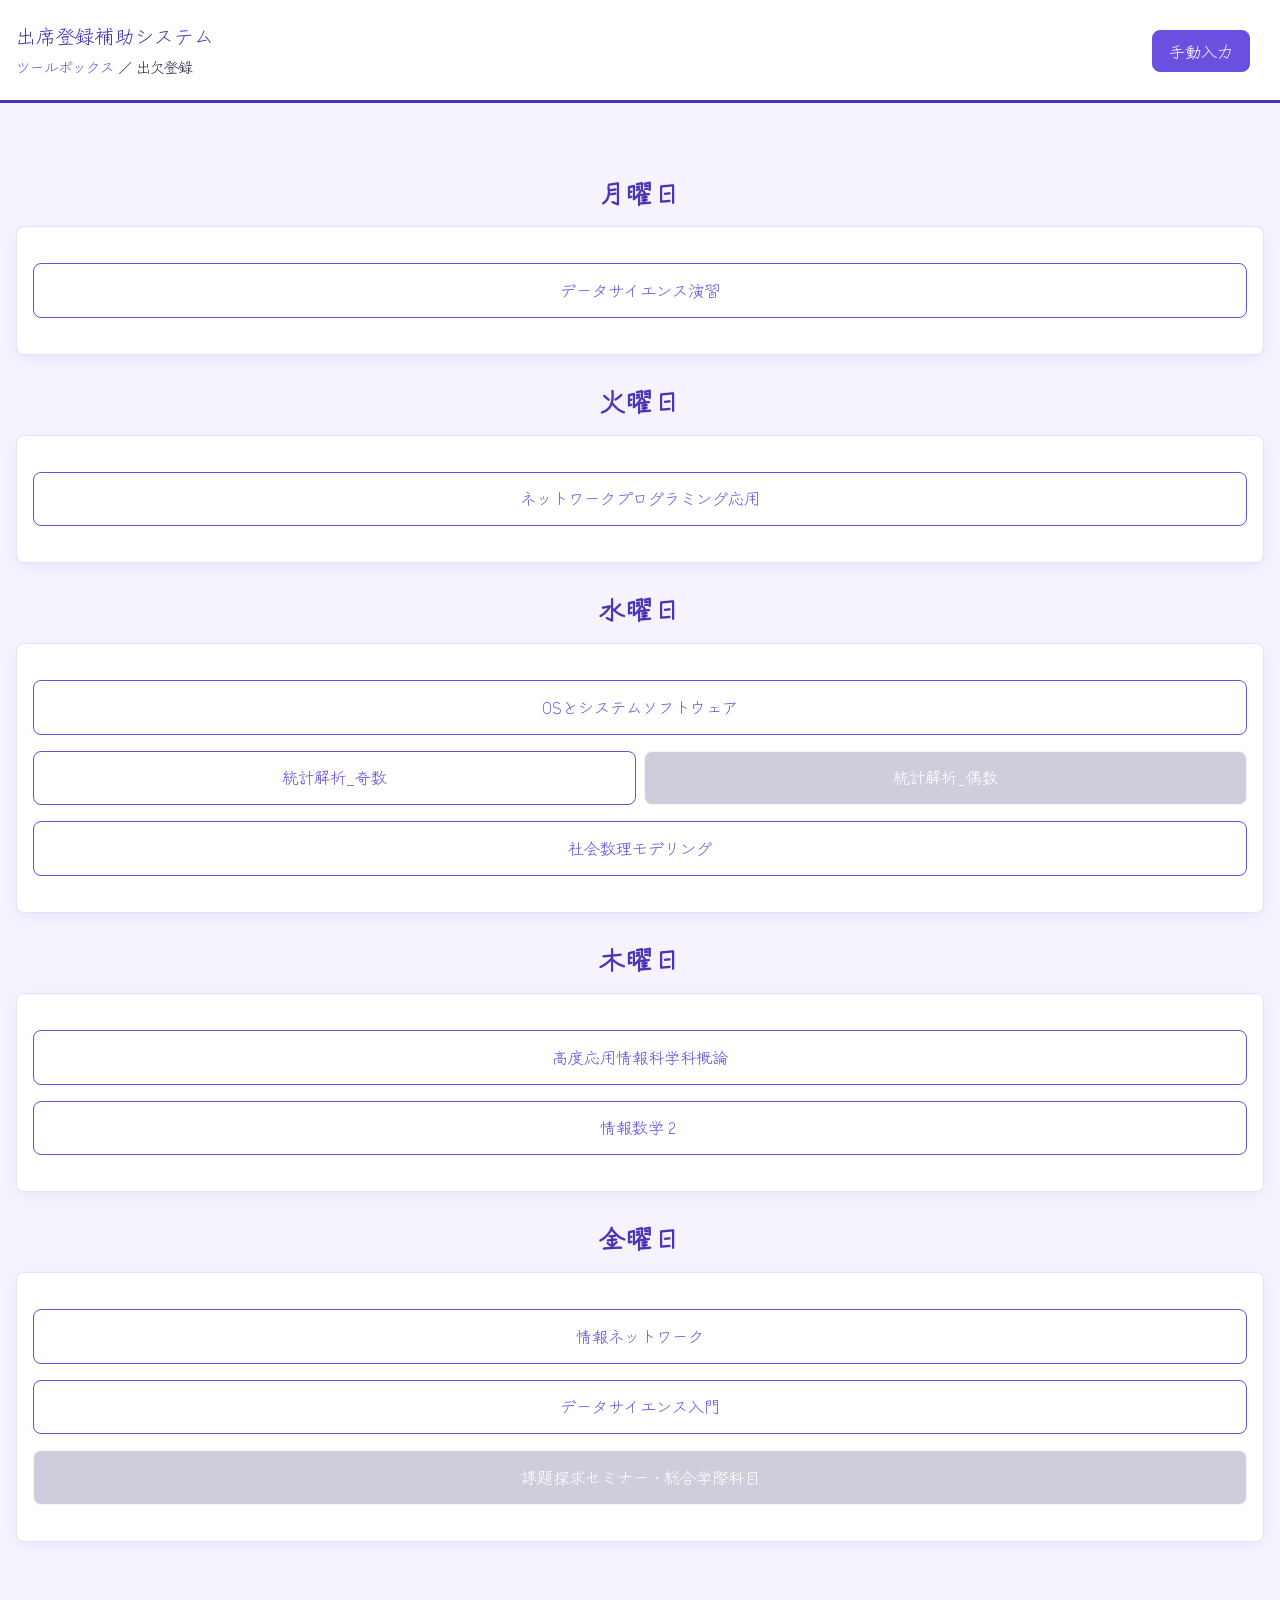
==== attendance.html @ f8ea63df "手動入力エリアを実装しました。" ====
<!DOCTYPE HTML>
<html lang="ja">

<head>
  <meta charset="UTF-8">
  <meta name="viewport" content="width=device-width, initial-scale=1.0">
  <link rel="stylesheet" href="css/attendance.css">
  <link rel="preconnect" href="https://fonts.googleapis.com">
  <link rel="preconnect" href="https://fonts.gstatic.com" crossorigin>
  <link href="https://fonts.googleapis.com/css2?family=Zen+Kurenaido&display=swap" rel="stylesheet">
  <script>(function (w, d, s, l, i) {
      w[l] = w[l] || []; w[l].push({
        'gtm.start':
          new Date().getTime(), event: 'gtm.js'
      }); var f = d.getElementsByTagName(s)[0],
        j = d.createElement(s), dl = l != 'dataLayer' ? '&l=' + l : ''; j.async = true; j.src =
          'https://www.googletagmanager.com/gtm.js?id=' + i + dl; f.parentNode.insertBefore(j, f);
    })(window, document, 'script', 'dataLayer', 'GTM-NLDMDJTS');
  </script>
  <!-- End Google Tag Manager -->
  <title>出席登録</title>
</head>

<body>
  <!-- Google Tag Manager (noscript) -->
  <noscript><iframe src="https://www.googletagmanager.com/ns.html?id=GTM-NLDMDJTS" height="0" width="0"
      style="display:none;visibility:hidden"></iframe></noscript>
  <!-- End Google Tag Manager (noscript) -->

  <header>
    <h1>出席登録補助システム</h1>
    <nav>
      <a href="https://my-84.github.io/application_25/index.html">ツールボックス</a>
      <span>／</span>
      <span>出欠登録</span>
    </nav>
  </header>

  <div class="inputnum">
    <button id="openButton" class="btn">手動入力</button>
    <div id="popup" class="popup">
      <div class="popup-content">
        <div class="input-content">
          <input type="number" id="roomInput" class="input" placeholder="講義室番号を入力">
          <button id="goButton" class="btn">移動</button>
        </div>
        <button id="closeButton" class="btn">閉じる</button>
      </div>
    </div>
  </div>

  <main>
    <h1>月曜日</h1>
    <div class="box">
      <p><a href="https://attendance.is.chibatech.ac.jp/attendance/class_room/3212">データサイエンス演習</a></p>
    </div>
    <h1>火曜日</h1>
    <div class="box">
      <p><a href="https://attendance.is.chibatech.ac.jp/attendance/class_room/1232">ネットワークプログラミング応用</a></p>
    </div>
    <h1>水曜日</h1>
    <div class="box">
      <p><a href="https://attendance.is.chibatech.ac.jp/attendance/class_room/8103">OSとシステムソフトウェア</a></p>
      <div class="col2">
        <p><a href="https://attendance.is.chibatech.ac.jp/attendance/class_room/8107">統計解析_奇数</a></p>
        <p><a href="https://attendance.is.chibatech.ac.jp/attendance/class_room/null">統計解析_偶数</a></p>
      </div>
      <p><a href="https://attendance.is.chibatech.ac.jp/attendance/class_room/8109">社会数理モデリング</a></p>
    </div>
    <h1>木曜日</h1>
    <div class="box">
      <p><a href="https://attendance.is.chibatech.ac.jp/attendance/class_room/8101">高度応用情報科学科概論</a></p>
      <p><a href="https://attendance.is.chibatech.ac.jp/attendance/class_room/8202">情報数学２</a></p>
    </div>
    <h1>金曜日</h1>
    <div class="box">
      <p><a href="https://attendance.is.chibatech.ac.jp/attendance/class_room/1231">情報ネットワーク</a></p>
      <p><a href="https://attendance.is.chibatech.ac.jp/attendance/class_room/8207">データサイエンス入門</a></p>
      <p><a href="https://attendance.is.chibatech.ac.jp/attendance/class_room/null">課題探求セミナー・総合学際科目</a></p>
    </div>
  </main>

  <script>
    const openButton = document.getElementById("openButton");
    const popup = document.getElementById("popup");

    openButton.addEventListener("click", function () {
      popup.classList.toggle("open");
    });

    const roomInput = document.getElementById("roomInput");
    const goButton = document.getElementById("goButton");

    goButton.addEventListener("click", function () {
      const roomId = roomInput.value;

      // if (Number.isNaN(Number(roomId)) || roomId.length !== 4)
      if (!/^[0-9]{4}$/.test(roomId)) {
        alert("4桁の番号を入力してください");
        return;
      }

      const url = "https://attendance.is.chibatech.ac.jp/attendance/class_room/" + roomId;
      window.location.href = url;
    });

    closeButton.addEventListener("click", function () {
      popup.classList.remove("open");
    });
  </script>
</body>

</html>
---- css/attendance.css ----
/* attendance.css */
:root {
  --iris: #6a4fe0;          /* メインの紫 */
  --iris-deep: #4a34b8;     /* 濃い紫（見出し・ホバー用） */
  --iris-soft: #e6e0fb;     /* 線やアクセント用の淡い紫 */
  --iris-light: #f6f3ff;    /* ページ背景 */
  --iris-gray: #CFCDDB;     /* 無効色 */
  --white: #ffffff;
  --text: #2a2540;
  --radius: 8px;
}

.zen-kurenaido-regular {
  font-family: "Zen Kurenaido", sans-serif;
  font-weight: 400;
  font-style: normal;
}

/* ヘッダー */
header {
  background: var(--white);
  border-bottom: 3px solid var(--iris-deep);
  text-align: left;
  padding: 1.25rem 1rem;
  margin-bottom: 1.25rem;
}

header h1 {
  font-size: 1.2rem;
  font-weight: normal;
  margin: 0;
}

header nav, header nav a {
  display: inline;
  background: none;
  border: none;
  padding: 0;
  font-size: 0.9rem;
}

header a:hover, header a:focus-visible {
  background: none;
  color: var(--iris-deep);
  text-decoration: underline;
  transform: none;
}
/* ヘッダー終わり */

.inputnum {
  position: fixed;
  top: 30px;
  right: 30px;
}

.input-content {
  display: flex;
  gap: 0.5rem;
  margin: 1rem 0;
}

#closeButton {
  font-family: inherit;
  cursor: pointer;
  display: block;
  box-sizing: border-box;
  width: 100%;
  margin: 1rem 0;
  background: var(--white);
  color: var(--iris);
}

.btn {
  font-family: inherit;
  cursor: pointer;
  padding: 0.5rem 1rem;
  font-size: 1rem;
  font-weight: normal;
  color: var(--white);
  background: var(--iris);
  border: 1.5px solid var(--iris);
  border-radius: var(--radius);
  transition: background-color 0.2s, color 0.2s, transform 0.2s;
}

.input {
  flex: 1;
  box-sizing: border-box;
  font-family: inherit;
  padding: 0.5rem 1rem;
  font-size: 1rem;
  border: 1.5px solid var(--iris-soft);
  border-radius: var(--radius);
}

input:focus-visible {
  outline: 1px solid var(--iris);
}

.popup {
  display: none;
  position: fixed;
  inset: 0;
  background: rgba(0, 0, 0, 0.5);
}

.popup-content {
  width: 90%;
  max-width: 320px;
  background: var(--white);
  padding: 1.5rem;
  border-radius: var(--radius);
  box-shadow: 0 4px 14px rgba(106, 79, 224, 0.08);
}

.popup.open {
  display: flex;
  align-items: center;
  justify-content: center;
}

body {
  font-family: "Zen Kurenaido", sans-serif;
  background-color: var(--iris-light);
  margin: 0;
  color: var(--text);
  line-height: 1.7;
  text-align: center;
}

main {
  /* max-width: 640px; */
  margin: 0 auto;
  padding: 1.5rem 1rem 3rem;
}

.col2 {
  display: grid;
  grid-template-columns: 1fr 1fr;
  gap: 0.5rem;
}

.col2 p, .col2 a {
  margin: 0;
}

.box {
  background: var(--white);
  border: 1px solid var(--iris-soft);
  border-radius: var(--radius);
  padding: 1.25rem 1rem;
  margin-bottom: 1.25rem;
  box-shadow: 0 4px 14px rgba(106, 79, 224, 0.08);
}

h1 {
  font-size: 1.6rem;
  font-weight: bold;
  letter-spacing: 0.04em;
  color: var(--iris-deep);
  margin: 1.5rem 0 0.75rem;
}

h2 {
  font-size: 1.15rem;
  font-weight: bold;
  color: var(--iris);
  margin: 1.5rem 0 0.75rem;
}

h2::after {
  content: "";
  display: block;
  width: 2.5rem;
  height: 3px;
  margin: 0.4rem auto 0;
  border-radius: 2px;
  background: var(--iris);
}

hr {
  border: none;
  height: 1px;
  background: var(--iris);
  margin: 2rem 0;
  opacity: 0.2;
}

a {
  display: block;
  padding: 0.8rem 1rem;
  margin: 0.5rem 0;
  text-decoration: none;
  font-size: 1rem;
  font-weight: normal;
  color: var(--iris);
  background: var(--white);
  border: 1.5px solid var(--iris);
  border-radius: var(--radius);
  transition: background-color 0.2s, color 0.2s, transform 0.2s;
}

a[href$="/null"] {
  color: var(--white);
  background: var(--iris-gray);
  border: 1.5px solid var(--iris-light);
  pointer-events: none;
}

/* カーソルを乗せると色が変わる */
a:hover {
  background: var(--iris);
  color: var(--white);
  transform: translateY(-1px);
}

/* キーボード操作でも分かるように */
a:focus-visible {
  outline: 3px solid var(--iris-soft);
  outline-offset: 2px;
  background: var(--iris);
  color: var(--white);
}

@media (prefers-reduced-motion: reduce) {
  a {
    transition: none;
  }
  a:hover {
    transform: none;
  }
}

@media (max-width: 600px) {
  main {
    padding: 1.5rem 0.75rem 2rem;
  }

  h1 {
    font-size: 1.4rem;
  }

  a {
    font-size: 0.95rem;
    padding: 0.7rem 0.9rem;
  }
}
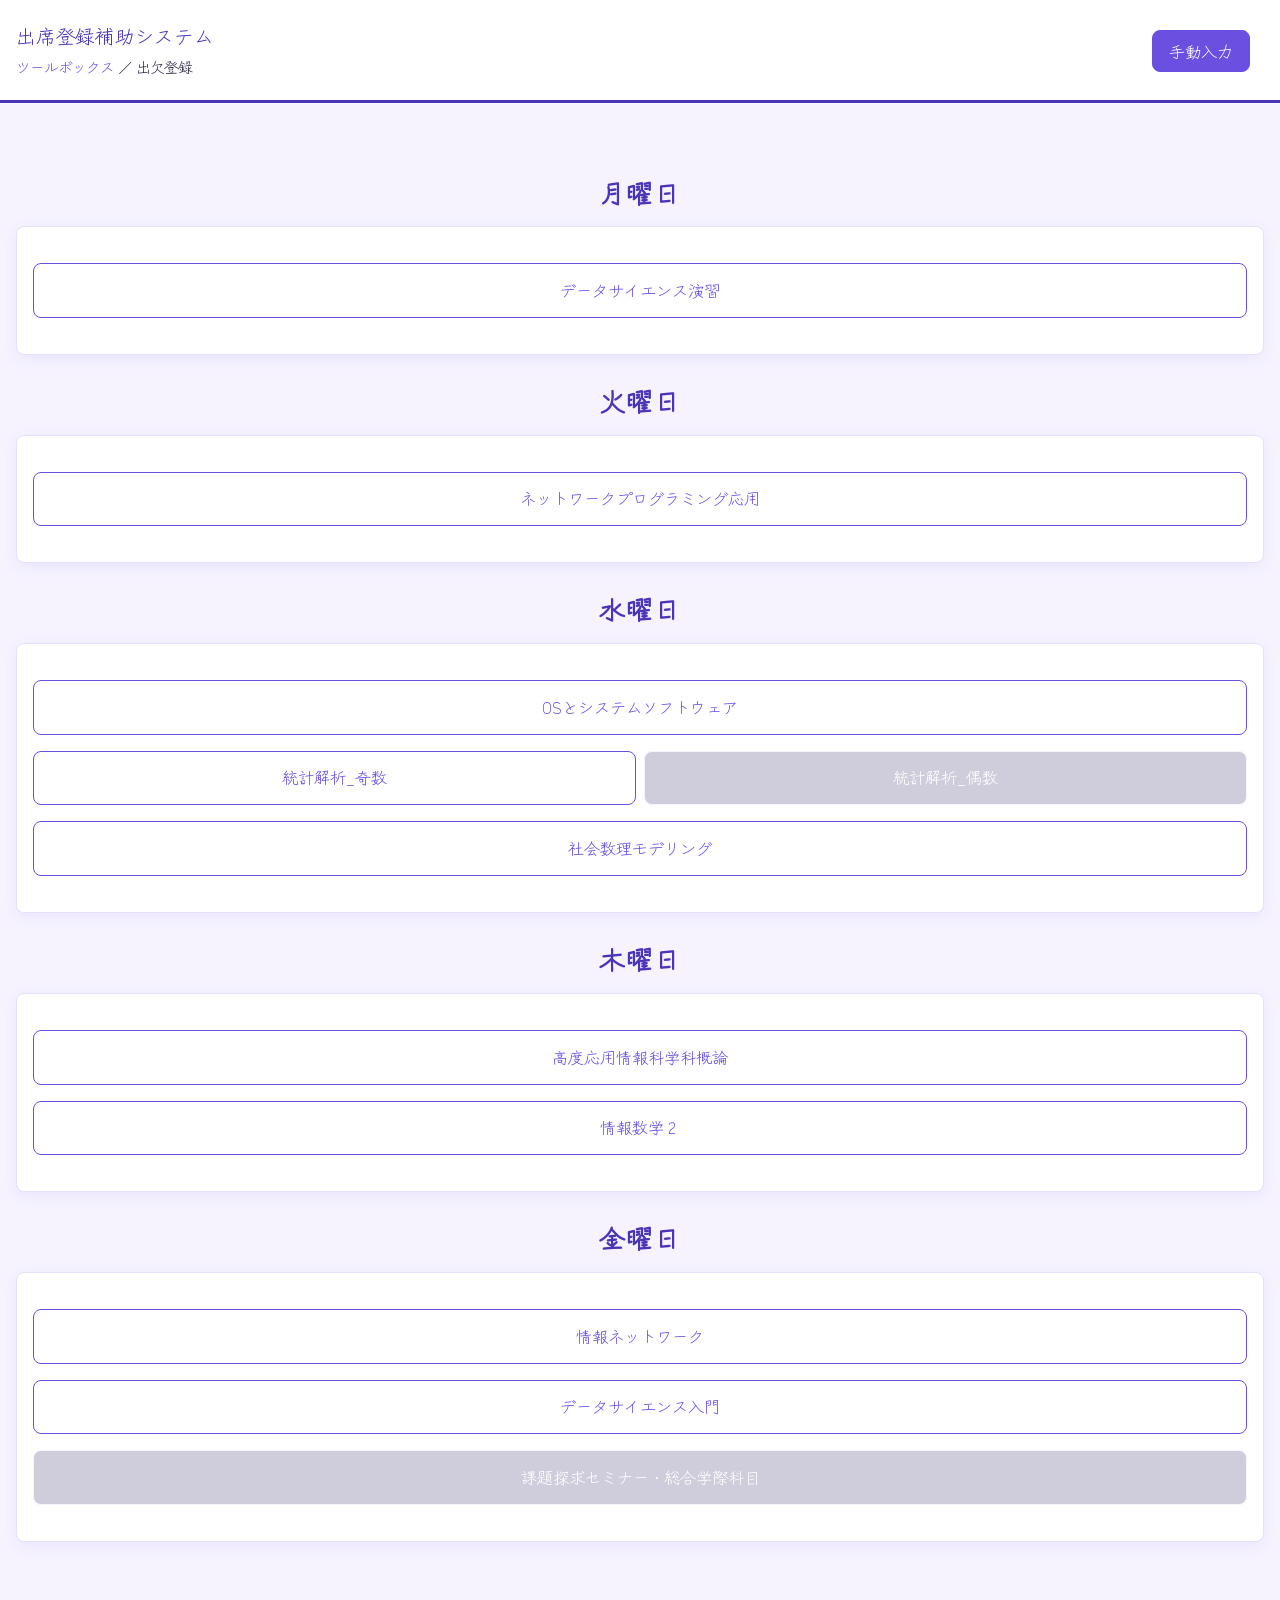
==== commit dc691146: "added: animation of popup-window" ====
--- a/attendance.html
+++ b/attendance.html
@@ -83,6 +83,7 @@
   <script>
     const openButton = document.getElementById("openButton");
     const popup = document.getElementById("popup");
+    const closeButton = document.getElementById("closeButton");
 
     openButton.addEventListener("click", function () {
       popup.classList.toggle("open");
@@ -105,7 +106,13 @@
     });
 
     closeButton.addEventListener("click", function () {
-      popup.classList.remove("open");
+      popup.classList.add("closing");
+    });
+
+    popup.addEventListener("animationend", function (event) {
+      if (event.target === popup && popup.classList.contains("closing")) {
+        popup.classList.remove("open", "closing");
+      }
     });
   </script>
 </body>
--- a/css/attendance.css
+++ b/css/attendance.css
@@ -18,6 +18,8 @@
 
 /* ヘッダー */
 header {
+  position: sticky;
+  top: 0;
   background: var(--white);
   border-bottom: 3px solid var(--iris-deep);
   text-align: left;
@@ -70,6 +72,12 @@
   color: var(--iris);
 }
 
+#closeButton:hover {
+  background: var(--iris);
+  color: var(--white);
+  transition: background-color 0.2s, color 0.2s;
+}
+
 .btn {
   font-family: inherit;
   cursor: pointer;
@@ -102,6 +110,7 @@
   position: fixed;
   inset: 0;
   background: rgba(0, 0, 0, 0.5);
+  animation: backdrop-in 0.3s ease-out;
 }
 
 .popup-content {
@@ -111,12 +120,22 @@
   padding: 1.5rem;
   border-radius: var(--radius);
   box-shadow: 0 4px 14px rgba(106, 79, 224, 0.08);
+  animation: popup-in 0.3s ease-out;
+}
+
+.popup.closing .popup-content {
+  pointer-events: none;
+  animation: popup-out 0.2s ease-in forwards;
 }
 
 .popup.open {
   display: flex;
   align-items: center;
   justify-content: center;
+}
+
+.popup.closing {
+  animation: backdrop-out 0.3s ease-in 0s forwards;
 }
 
 body {
@@ -222,6 +241,40 @@
   color: var(--white);
 }
 
+/* アニメーション */
+@keyframes popup-in {
+  from {
+    opacity: 0;
+    transform: translateY(-20px);
+  }
+  to {
+    opacity: 1;
+    transform: translateY(0);
+  }
+}
+
+@keyframes popup-out {
+  from {
+    opacity: 1;
+    transform: scale(1);
+  }
+  to {
+    opacity: 0;
+    transform: scale(1.5);
+  }
+}
+
+@keyframes backdrop-in {
+  from { background: rgba(0, 0, 0, 0); }
+  to   { background: rgba(0, 0, 0, 0.5); }
+}
+
+@keyframes backdrop-out {
+  from { background: rgba(0, 0, 0, 0.5); }
+  to   { background: rgba(0, 0, 0, 0); }
+}
+
+
 @media (prefers-reduced-motion: reduce) {
   a {
     transition: none;
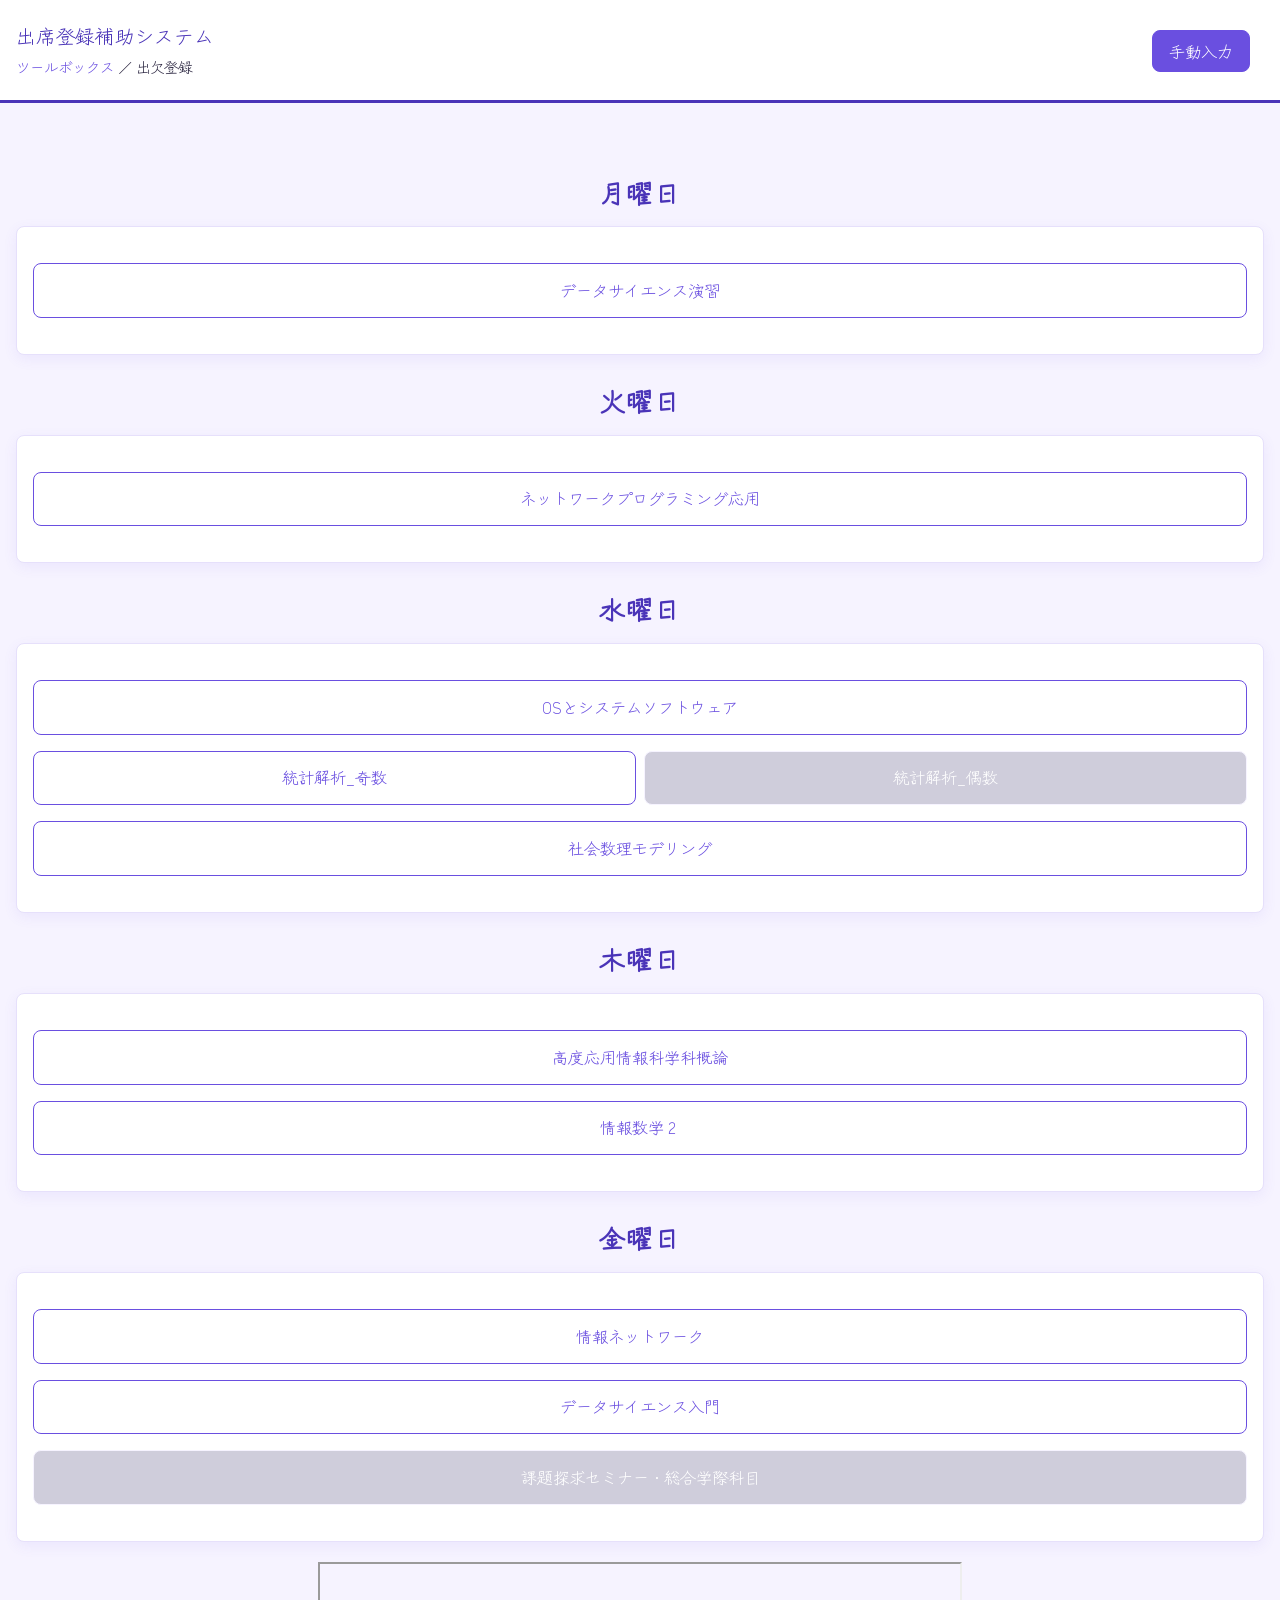
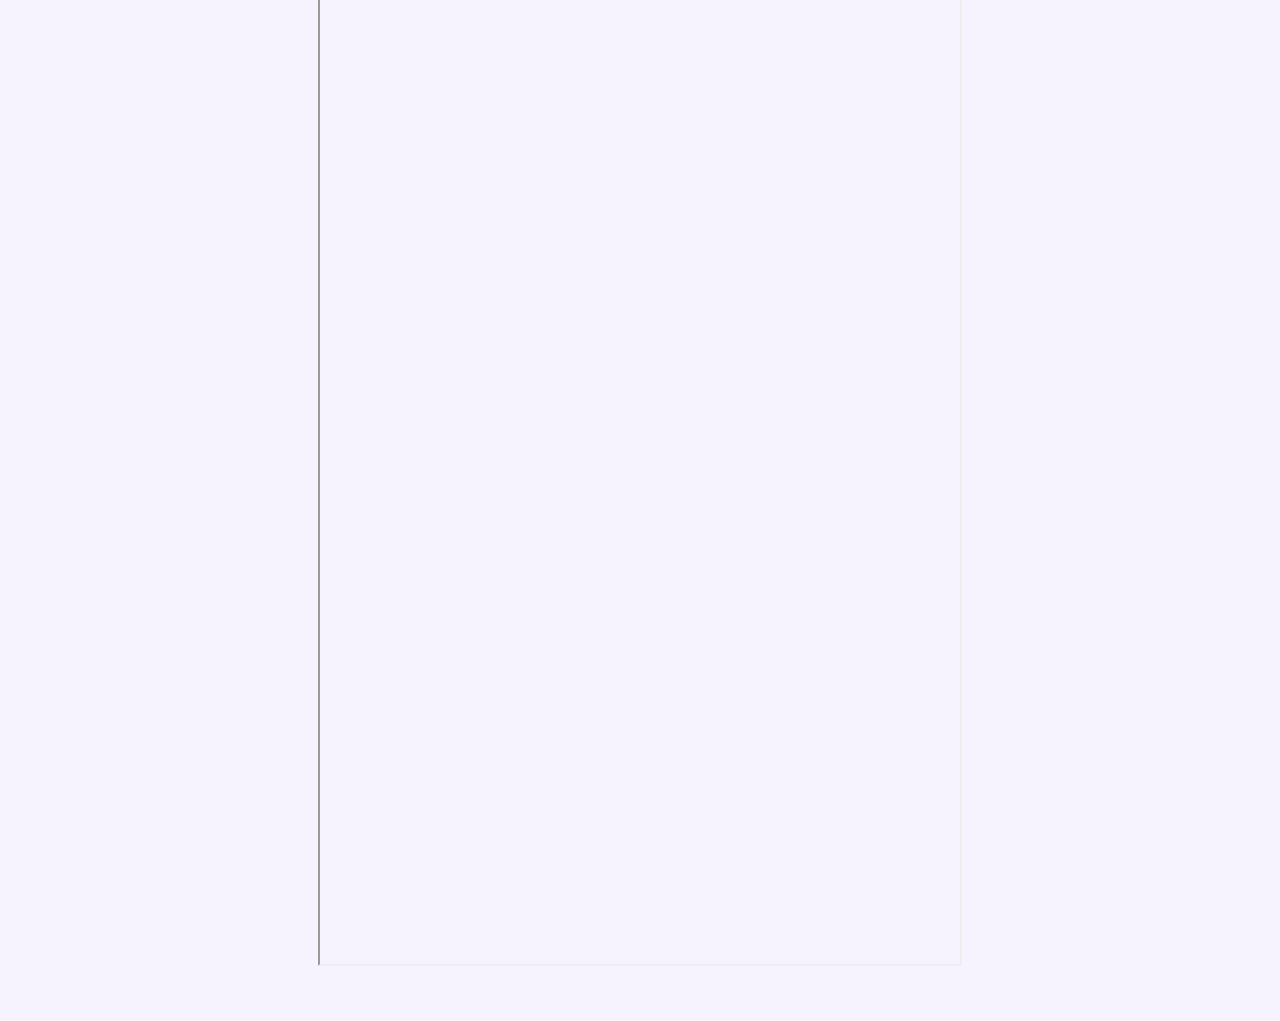
==== commit faa3f1b0: "fixed" ====
--- a/attendance.html
+++ b/attendance.html
@@ -78,6 +78,8 @@
       <p><a href="https://attendance.is.chibatech.ac.jp/attendance/class_room/8207">データサイエンス入門</a></p>
       <p><a href="https://attendance.is.chibatech.ac.jp/attendance/class_room/null">課題探求セミナー・総合学際科目</a></p>
     </div>
+
+    <iframe src="https://docs.google.com/forms/d/e/1FAIpQLSdDHFwsamGu6UFnhr1FUkAkJZM2_9bJ62kzBzvFJBNl7vT_3g/viewform?embedded=true" width="640" height="1000" frameborder="1" marginheight="0" marginwidth="0">読み込んでいます…</iframe>
   </main>
 
   <script>
--- a/css/attendance.css
+++ b/css/attendance.css
@@ -17,6 +17,7 @@
 }
 
 /* ヘッダー */
+
 header {
   position: sticky;
   top: 0;
@@ -47,20 +48,39 @@
   text-decoration: underline;
   transform: none;
 }
-/* ヘッダー終わり */
-
+
+/* ポップアップまわり */
+/* 手動入力ボタン */
 .inputnum {
   position: fixed;
   top: 30px;
   right: 30px;
 }
 
+/* インプットライン(見た目調整用) */
 .input-content {
   display: flex;
   gap: 0.5rem;
   margin: 1rem 0;
 }
 
+/* インプットフィールド */
+.input {
+  flex: 1;
+  box-sizing: border-box;
+  min-width: 0;
+  font-family: inherit;
+  padding: 0.5rem 1rem;
+  font-size: 1rem;
+  border: 1.5px solid var(--iris-soft);
+  border-radius: var(--radius);
+}
+
+input:focus-visible {
+  outline: 1px solid var(--iris);
+}
+
+/* 閉じるボタン */
 #closeButton {
   font-family: inherit;
   cursor: pointer;
@@ -78,33 +98,8 @@
   transition: background-color 0.2s, color 0.2s;
 }
 
-.btn {
-  font-family: inherit;
-  cursor: pointer;
-  padding: 0.5rem 1rem;
-  font-size: 1rem;
-  font-weight: normal;
-  color: var(--white);
-  background: var(--iris);
-  border: 1.5px solid var(--iris);
-  border-radius: var(--radius);
-  transition: background-color 0.2s, color 0.2s, transform 0.2s;
-}
-
-.input {
-  flex: 1;
-  box-sizing: border-box;
-  font-family: inherit;
-  padding: 0.5rem 1rem;
-  font-size: 1rem;
-  border: 1.5px solid var(--iris-soft);
-  border-radius: var(--radius);
-}
-
-input:focus-visible {
-  outline: 1px solid var(--iris);
-}
-
+
+/* 黒背景 */
 .popup {
   display: none;
   position: fixed;
@@ -113,16 +108,19 @@
   animation: backdrop-in 0.3s ease-out;
 }
 
+/* ポップアップコンテンツ */
 .popup-content {
   width: 90%;
   max-width: 320px;
+  box-sizing: border-box;
   background: var(--white);
   padding: 1.5rem;
   border-radius: var(--radius);
   box-shadow: 0 4px 14px rgba(106, 79, 224, 0.08);
-  animation: popup-in 0.3s ease-out;
-}
-
+  /* animation: popup-in 0.3s ease-out; */
+}
+
+/* アニメーションまわり */
 .popup.closing .popup-content {
   pointer-events: none;
   animation: popup-out 0.2s ease-in forwards;
@@ -134,9 +132,15 @@
   justify-content: center;
 }
 
+.popup.open .popup-content {
+  animation: popup-in 0.3s ease-out;
+}
+
 .popup.closing {
   animation: backdrop-out 0.3s ease-in 0s forwards;
 }
+
+/* メインコンテンツ */
 
 body {
   font-family: "Zen Kurenaido", sans-serif;
@@ -171,6 +175,20 @@
   margin-bottom: 1.25rem;
   box-shadow: 0 4px 14px rgba(106, 79, 224, 0.08);
 }
+
+.btn {
+  font-family: inherit;
+  cursor: pointer;
+  padding: 0.5rem 1rem;
+  font-size: 1rem;
+  font-weight: normal;
+  color: var(--white);
+  background: var(--iris);
+  border: 1.5px solid var(--iris);
+  border-radius: var(--radius);
+  transition: background-color 0.2s, color 0.2s, transform 0.2s;
+}
+
 
 h1 {
   font-size: 1.6rem;
@@ -226,14 +244,12 @@
   pointer-events: none;
 }
 
-/* カーソルを乗せると色が変わる */
 a:hover {
   background: var(--iris);
   color: var(--white);
   transform: translateY(-1px);
 }
 
-/* キーボード操作でも分かるように */
 a:focus-visible {
   outline: 3px solid var(--iris-soft);
   outline-offset: 2px;
@@ -242,11 +258,13 @@
 }
 
 /* アニメーション */
+
 @keyframes popup-in {
   from {
     opacity: 0;
     transform: translateY(-20px);
   }
+
   to {
     opacity: 1;
     transform: translateY(0);
@@ -258,6 +276,7 @@
     opacity: 1;
     transform: scale(1);
   }
+
   to {
     opacity: 0;
     transform: scale(1.5);
@@ -265,13 +284,23 @@
 }
 
 @keyframes backdrop-in {
-  from { background: rgba(0, 0, 0, 0); }
-  to   { background: rgba(0, 0, 0, 0.5); }
+  from {
+    background: rgba(0, 0, 0, 0);
+  }
+
+  to {
+    background: rgba(0, 0, 0, 0.5);
+  }
 }
 
 @keyframes backdrop-out {
-  from { background: rgba(0, 0, 0, 0.5); }
-  to   { background: rgba(0, 0, 0, 0); }
+  from {
+    background: rgba(0, 0, 0, 0.5);
+  }
+
+  to {
+    background: rgba(0, 0, 0, 0);
+  }
 }
 
 
@@ -279,6 +308,7 @@
   a {
     transition: none;
   }
+
   a:hover {
     transform: none;
   }
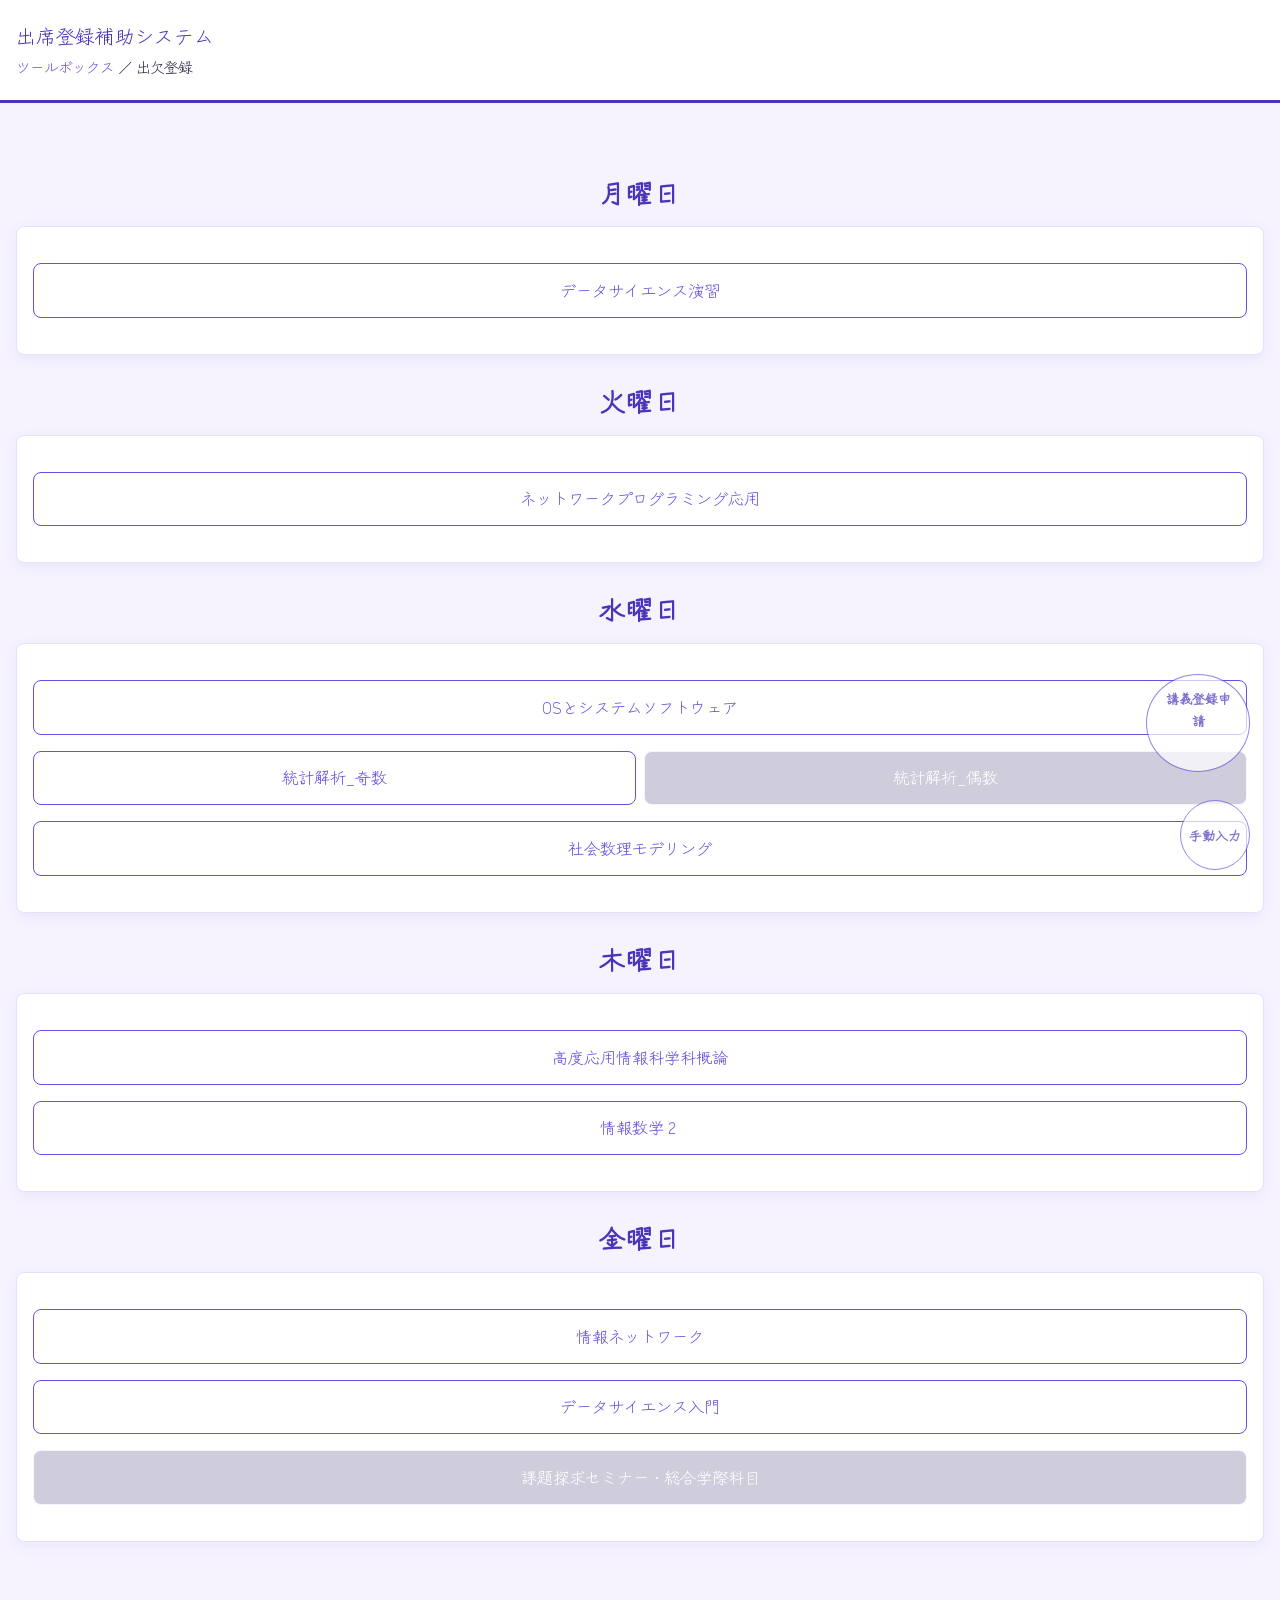
==== commit 79a60413: "added 講義登録申請" ====
--- a/attendance.html
+++ b/attendance.html
@@ -37,7 +37,7 @@
   </header>
 
   <div class="inputnum">
-    <button id="openButton" class="btn">手動入力</button>
+    <button id="openButton" class="rbtn">手動入力</button>
     <div id="popup" class="popup">
       <div class="popup-content">
         <div class="input-content">
@@ -47,6 +47,10 @@
         <button id="closeButton" class="btn">閉じる</button>
       </div>
     </div>
+  </div>
+
+  <div class="query">
+    <a class="rbtn" href="https://forms.gle/BJfMmNMNyaV2Z9oy9" target="_blank" rel="noopener">講義登録申請</a>
   </div>
 
   <main>
@@ -78,8 +82,6 @@
       <p><a href="https://attendance.is.chibatech.ac.jp/attendance/class_room/8207">データサイエンス入門</a></p>
       <p><a href="https://attendance.is.chibatech.ac.jp/attendance/class_room/null">課題探求セミナー・総合学際科目</a></p>
     </div>
-
-    <iframe src="https://docs.google.com/forms/d/e/1FAIpQLSdDHFwsamGu6UFnhr1FUkAkJZM2_9bJ62kzBzvFJBNl7vT_3g/viewform?embedded=true" width="640" height="1000" frameborder="1" marginheight="0" marginwidth="0">読み込んでいます…</iframe>
   </main>
 
   <script>
--- a/css/attendance.css
+++ b/css/attendance.css
@@ -49,11 +49,19 @@
   transform: none;
 }
 
+/* 講義登録申請 */
+.query {
+  position: fixed;
+  padding: 0;
+  bottom: 120px;
+  right: 30px;
+}
+
 /* ポップアップまわり */
 /* 手動入力ボタン */
 .inputnum {
   position: fixed;
-  top: 30px;
+  bottom: 30px;
   right: 30px;
 }
 
@@ -117,7 +125,7 @@
   padding: 1.5rem;
   border-radius: var(--radius);
   box-shadow: 0 4px 14px rgba(106, 79, 224, 0.08);
-  /* animation: popup-in 0.3s ease-out; */
+  animation: popup-in 0.3s ease-out;
 }
 
 /* アニメーションまわり */
@@ -130,10 +138,6 @@
   display: flex;
   align-items: center;
   justify-content: center;
-}
-
-.popup.open .popup-content {
-  animation: popup-in 0.3s ease-out;
 }
 
 .popup.closing {
@@ -189,6 +193,20 @@
   transition: background-color 0.2s, color 0.2s, transform 0.2s;
 }
 
+.rbtn {
+  font-family: inherit;
+  cursor: pointer;
+  font-size: 0.8rem;
+  font-weight: bold;
+  text-align: center;
+  width: 70px;
+  height: 70px;
+  color: var(--iris-deep);
+  background: var(--white);
+  border: 1px solid var(--iris);
+  border-radius: 50%;
+  opacity: 70%;
+}
 
 h1 {
   font-size: 1.6rem;
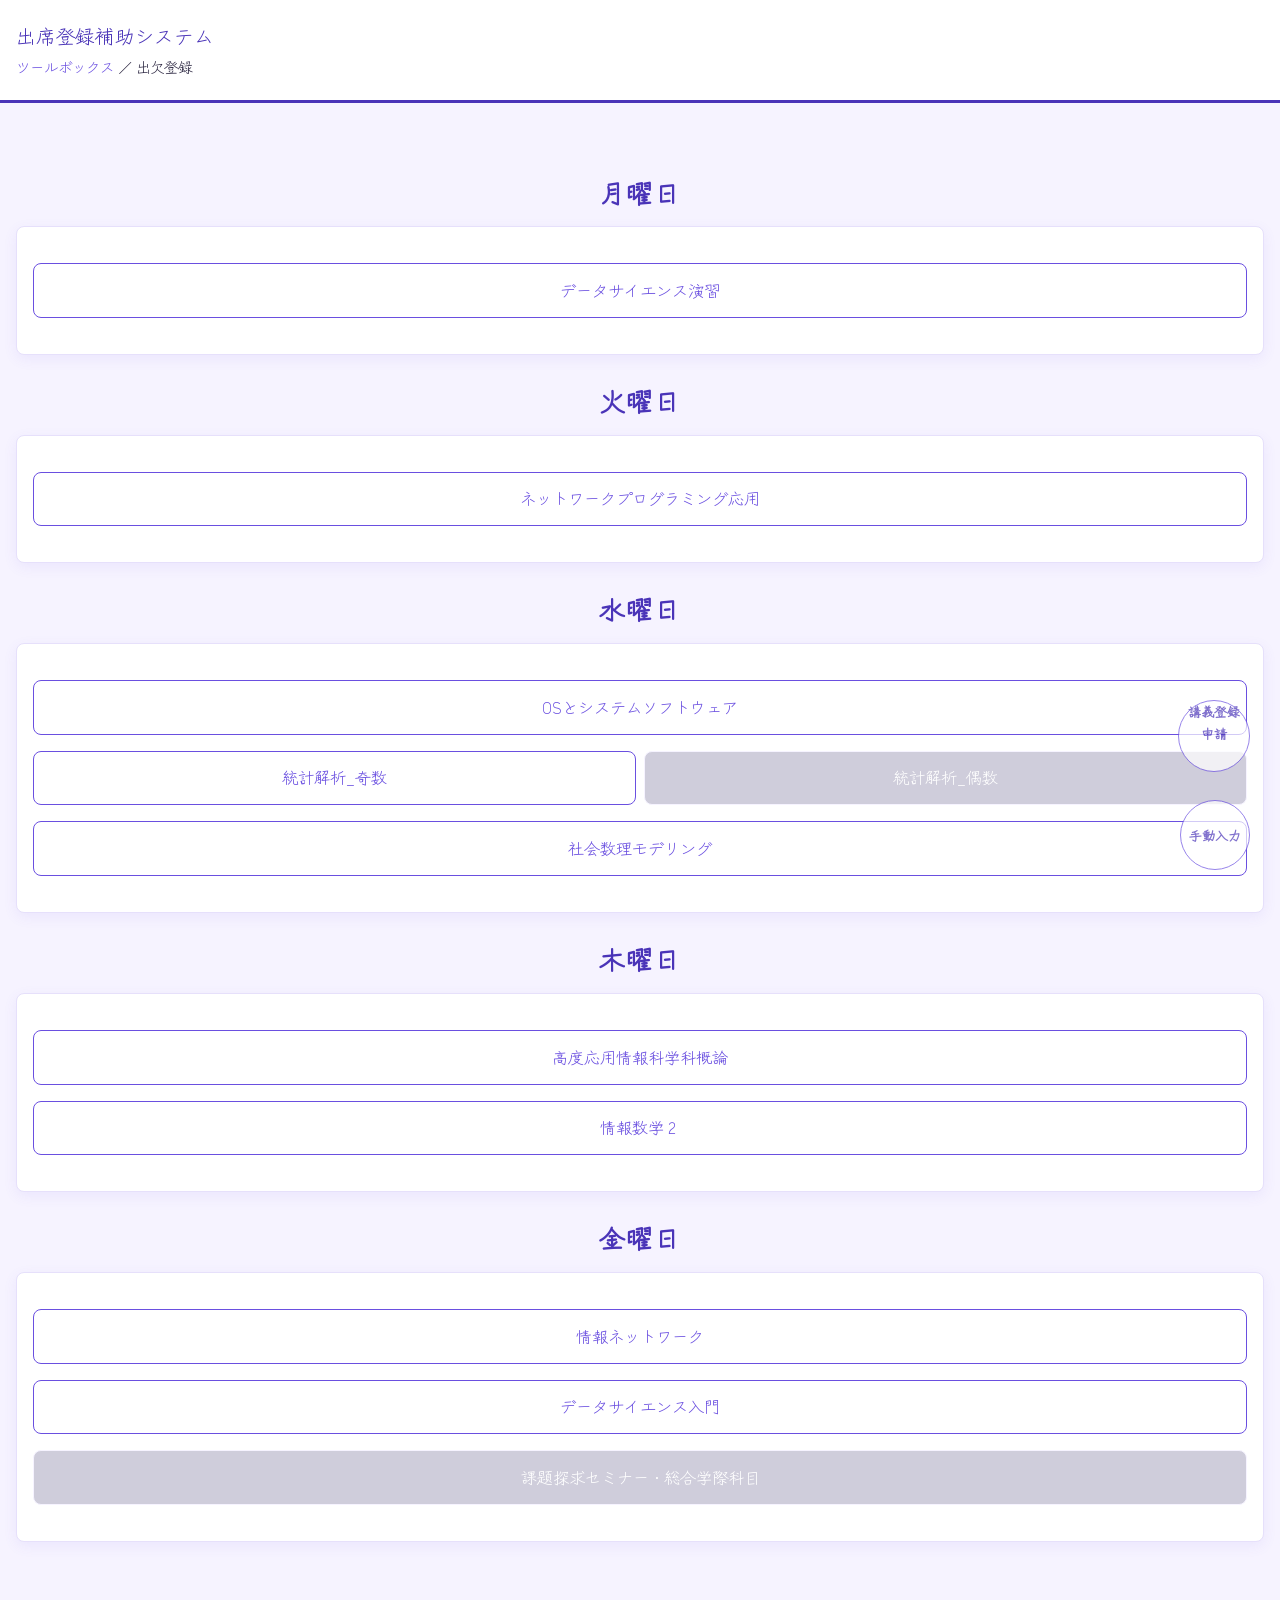
==== commit 8b8a7342: "fixed" ====
--- a/attendance.html
+++ b/attendance.html
@@ -50,7 +50,7 @@
   </div>
 
   <div class="query">
-    <a class="rbtn" href="https://forms.gle/BJfMmNMNyaV2Z9oy9" target="_blank" rel="noopener">講義登録申請</a>
+    <a class="rbtn" href="https://forms.gle/BJfMmNMNyaV2Z9oy9" target="_blank" rel="noopener"><span>講義登録<br>申請</span></a>
   </div>
 
   <main>
--- a/css/attendance.css
+++ b/css/attendance.css
@@ -52,7 +52,6 @@
 /* 講義登録申請 */
 .query {
   position: fixed;
-  padding: 0;
   bottom: 120px;
   right: 30px;
 }
@@ -198,7 +197,9 @@
   cursor: pointer;
   font-size: 0.8rem;
   font-weight: bold;
-  text-align: center;
+  align-items: center;
+  justify-content: center;
+  padding: 0;
   width: 70px;
   height: 70px;
   color: var(--iris-deep);
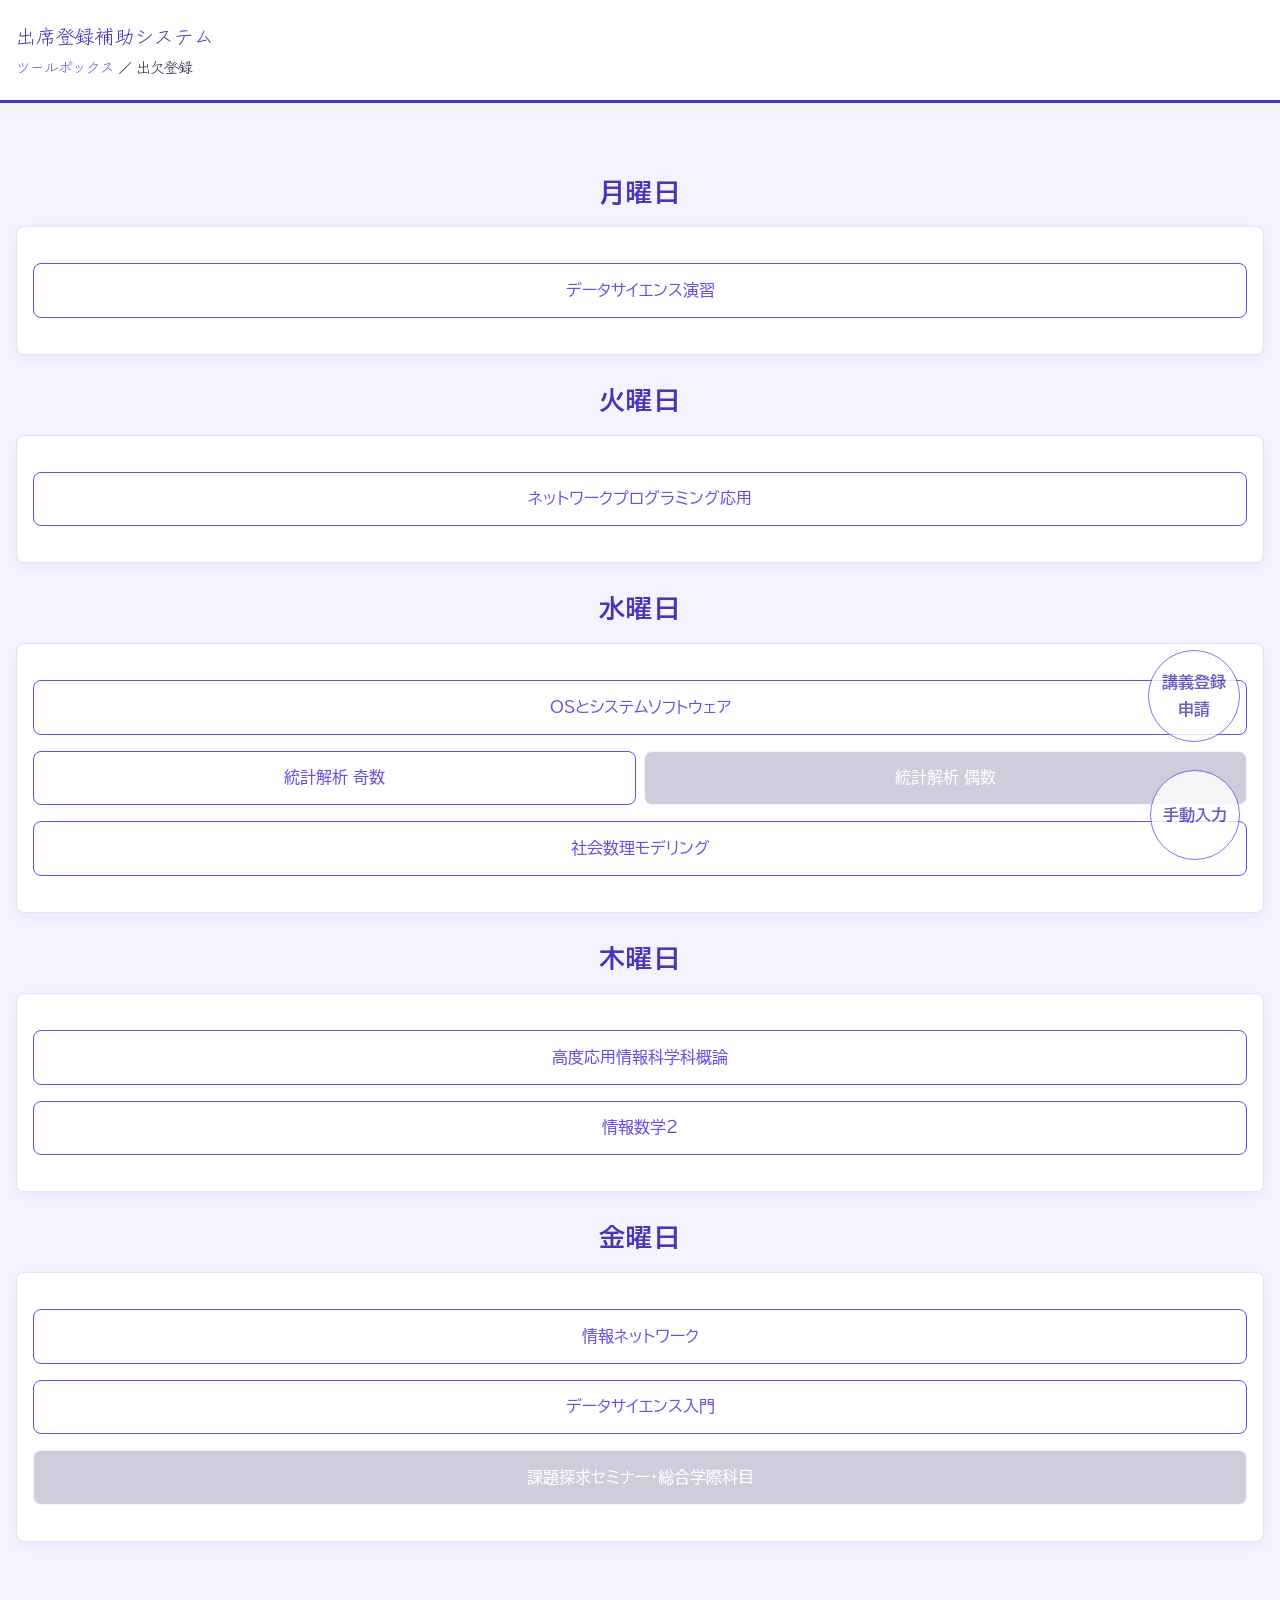
==== commit 1893e6ae: "n" ====
--- a/attendance.html
+++ b/attendance.html
@@ -8,6 +8,9 @@
   <link rel="preconnect" href="https://fonts.googleapis.com">
   <link rel="preconnect" href="https://fonts.gstatic.com" crossorigin>
   <link href="https://fonts.googleapis.com/css2?family=Zen+Kurenaido&display=swap" rel="stylesheet">
+  <link rel="preconnect" href="https://fonts.googleapis.com">
+  <link rel="preconnect" href="https://fonts.gstatic.com" crossorigin>
+  <link href="https://fonts.googleapis.com/css2?family=BIZ+UDPGothic:wght@400;700&display=swap" rel="stylesheet">
   <script>(function (w, d, s, l, i) {
       w[l] = w[l] || []; w[l].push({
         'gtm.start':
--- a/css/attendance.css
+++ b/css/attendance.css
@@ -16,11 +16,26 @@
   font-style: normal;
 }
 
+.biz-udpgothic-regular {
+  font-family: "BIZ UDPGothic", sans-serif;
+  font-weight: 400;
+  font-style: normal;
+}
+
+.biz-udpgothic-bold {
+  font-family: "BIZ UDPGothic", sans-serif;
+  font-weight: 700;
+  font-style: normal;
+}
+
+
 /* ヘッダー */
 
 header {
+  z-index: 10;
   position: sticky;
   top: 0;
+  font-family:"Zen Kurenaido";
   background: var(--white);
   border-bottom: 3px solid var(--iris-deep);
   text-align: left;
@@ -51,17 +66,25 @@
 
 /* 講義登録申請 */
 .query {
+  z-index: 20;
   position: fixed;
-  bottom: 120px;
-  right: 30px;
+  bottom: 150px;
+  right: 40px;
+}
+
+.rbtn:hover {
+  background: white;
+  color: var(--iris-deep);
+  transform: none;
 }
 
 /* ポップアップまわり */
 /* 手動入力ボタン */
 .inputnum {
+  z-index: 30;
   position: fixed;
-  bottom: 30px;
-  right: 30px;
+  bottom: 40px;
+  right: 40px;
 }
 
 /* インプットライン(見た目調整用) */
@@ -146,7 +169,7 @@
 /* メインコンテンツ */
 
 body {
-  font-family: "Zen Kurenaido", sans-serif;
+  font-family: "BIZ UDPGothic", sans-serif;
   background-color: var(--iris-light);
   margin: 0;
   color: var(--text);
@@ -195,18 +218,19 @@
 .rbtn {
   font-family: inherit;
   cursor: pointer;
-  font-size: 0.8rem;
+  font-size: 1rem;
   font-weight: bold;
+  display: flex;
   align-items: center;
   justify-content: center;
   padding: 0;
-  width: 70px;
-  height: 70px;
+  width: 90px;
+  height: 90px;
   color: var(--iris-deep);
   background: var(--white);
   border: 1px solid var(--iris);
   border-radius: 50%;
-  opacity: 70%;
+  opacity: 80%;
 }
 
 h1 {
@@ -346,4 +370,20 @@
     font-size: 0.95rem;
     padding: 0.7rem 0.9rem;
   }
+
+  .query {
+    right: 30px;
+    bottom: 120px;
+  }
+
+  .inputnum {
+    right: 30px;
+    bottom: 30px;
+  }
+
+  .rbtn {
+    font-size: 0.8rem;
+    width: 70px;
+    height: 70px;
+  }
 }
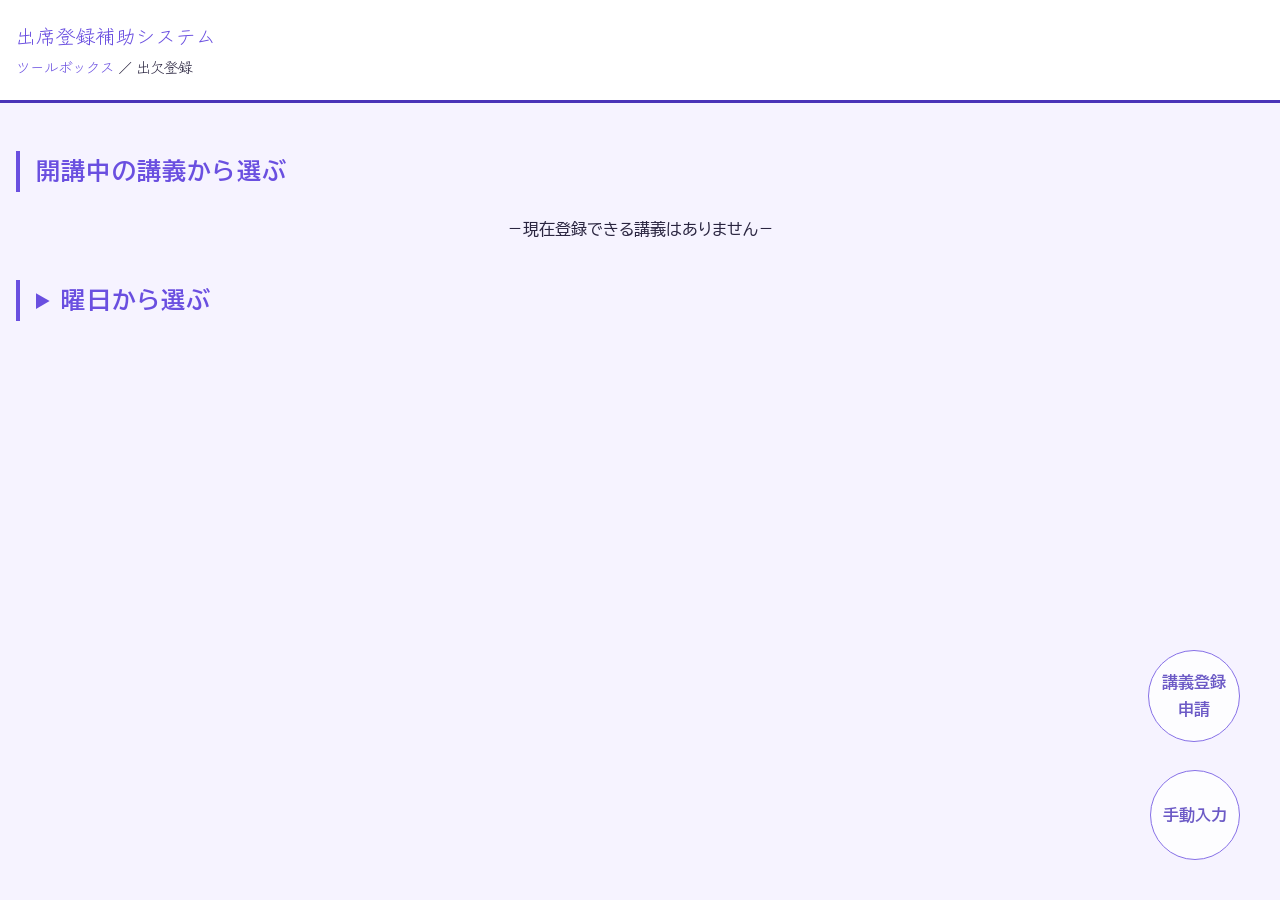
==== commit ae900626: "fixed some bug" ====
--- a/attendance.html
+++ b/attendance.html
@@ -57,36 +57,43 @@
   </div>
 
   <main>
-    <h1>月曜日</h1>
-    <div class="box">
-      <p><a href="https://attendance.is.chibatech.ac.jp/attendance/class_room/3212">データサイエンス演習</a></p>
-    </div>
-    <h1>火曜日</h1>
-    <div class="box">
-      <p><a href="https://attendance.is.chibatech.ac.jp/attendance/class_room/1232">ネットワークプログラミング応用</a></p>
-    </div>
-    <h1>水曜日</h1>
-    <div class="box">
-      <p><a href="https://attendance.is.chibatech.ac.jp/attendance/class_room/8103">OSとシステムソフトウェア</a></p>
-      <div class="col2">
-        <p><a href="https://attendance.is.chibatech.ac.jp/attendance/class_room/8107">統計解析_奇数</a></p>
-        <p><a href="https://attendance.is.chibatech.ac.jp/attendance/class_room/null">統計解析_偶数</a></p>
+    <h1>開講中の講義から選ぶ</h1>
+    <div id="nowBox"></div>
+    <details>
+      <summary>曜日から選ぶ</summary>
+      <h2>月曜日</h2>
+      <div class="box">
+        <p><a href="https://attendance.is.chibatech.ac.jp/attendance/class_room/3212">データサイエンス演習</a></p>
       </div>
-      <p><a href="https://attendance.is.chibatech.ac.jp/attendance/class_room/8109">社会数理モデリング</a></p>
-    </div>
-    <h1>木曜日</h1>
-    <div class="box">
-      <p><a href="https://attendance.is.chibatech.ac.jp/attendance/class_room/8101">高度応用情報科学科概論</a></p>
-      <p><a href="https://attendance.is.chibatech.ac.jp/attendance/class_room/8202">情報数学２</a></p>
-    </div>
-    <h1>金曜日</h1>
-    <div class="box">
-      <p><a href="https://attendance.is.chibatech.ac.jp/attendance/class_room/1231">情報ネットワーク</a></p>
-      <p><a href="https://attendance.is.chibatech.ac.jp/attendance/class_room/8207">データサイエンス入門</a></p>
-      <p><a href="https://attendance.is.chibatech.ac.jp/attendance/class_room/null">課題探求セミナー・総合学際科目</a></p>
-    </div>
+      <h2>火曜日</h2>
+      <div class="box">
+        <p><a href="https://attendance.is.chibatech.ac.jp/attendance/class_room/1232">ネットワークプログラミング応用</a></p>
+      </div>
+      <h2>水曜日</h2>
+      <div class="box">
+        <p><a href="https://attendance.is.chibatech.ac.jp/attendance/class_room/8103">OSとシステムソフトウェア</a></p>
+        <div class="col2">
+          <p><a href="https://attendance.is.chibatech.ac.jp/attendance/class_room/8107">統計解析_奇数</a></p>
+          <p><a href="https://attendance.is.chibatech.ac.jp/attendance/class_room/7201">統計解析_偶数</a></p>
+        </div>
+        <p><a href="https://attendance.is.chibatech.ac.jp/attendance/class_room/8109">社会数理モデリング</a></p>
+      </div>
+      <h2>木曜日</h2>
+      <div class="box">
+        <p><a href="https://attendance.is.chibatech.ac.jp/attendance/class_room/8101">高度応用情報科学科概論</a></p>
+        <p><a href="https://attendance.is.chibatech.ac.jp/attendance/class_room/8202">情報数学２</a></p>
+      </div>
+      <h2>金曜日</h2>
+      <div class="box">
+        <p><a href="https://attendance.is.chibatech.ac.jp/attendance/class_room/1231">情報ネットワーク</a></p>
+        <p><a href="https://attendance.is.chibatech.ac.jp/attendance/class_room/8207">データサイエンス入門</a></p>
+        <p><a href="https://attendance.is.chibatech.ac.jp/attendance/class_room/null">課題探求セミナー・総合学際科目</a></p>
+      </div>
+    </details>
   </main>
 
+  <script src="js/lectures.js"></script>
+  <script src="js/current.js"></script>
   <script>
     const openButton = document.getElementById("openButton");
     const popup = document.getElementById("popup");
--- a/css/attendance.css
+++ b/css/attendance.css
@@ -40,13 +40,14 @@
   border-bottom: 3px solid var(--iris-deep);
   text-align: left;
   padding: 1.25rem 1rem;
-  margin-bottom: 1.25rem;
 }
 
 header h1 {
   font-size: 1.2rem;
   font-weight: normal;
   margin: 0;
+  padding: 0;
+  border: none;
 }
 
 header nav, header nav a {
@@ -183,6 +184,19 @@
   padding: 1.5rem 1rem 3rem;
 }
 
+.no-lecture {
+  display: block;
+  padding: 0.8rem 1rem;
+  margin: 0.5rem 0;
+  text-decoration: none;
+  font-size: 1rem;
+  font-weight: normal;
+  color: var(--text);
+  background: none;
+  border: none;
+  border-radius: var(--radius);
+}
+
 .col2 {
   display: grid;
   grid-template-columns: 1fr 1fr;
@@ -233,38 +247,32 @@
   opacity: 80%;
 }
 
-h1 {
-  font-size: 1.6rem;
+h1, summary {
+  text-align: left;
+  font-size: 1.5rem;
   font-weight: bold;
-  letter-spacing: 0.04em;
+  letter-spacing: 0.05em;
+  color: var(--iris);
+  border-left: 4px solid var(--iris);
+  margin: 1.5rem 0 0.75rem;
+  padding-left: 1rem;
+}
+
+h2 {
+  font-size: 1.3rem;
+  font-weight: bold;
+  letter-spacing: 0.05em;
   color: var(--iris-deep);
   margin: 1.5rem 0 0.75rem;
 }
 
-h2 {
-  font-size: 1.15rem;
-  font-weight: bold;
-  color: var(--iris);
-  margin: 1.5rem 0 0.75rem;
-}
-
-h2::after {
-  content: "";
-  display: block;
-  width: 2.5rem;
-  height: 3px;
-  margin: 0.4rem auto 0;
-  border-radius: 2px;
-  background: var(--iris);
-}
-
-hr {
+/* hr {
   border: none;
   height: 1px;
   background: var(--iris);
   margin: 2rem 0;
   opacity: 0.2;
-}
+} */
 
 a {
   display: block;
